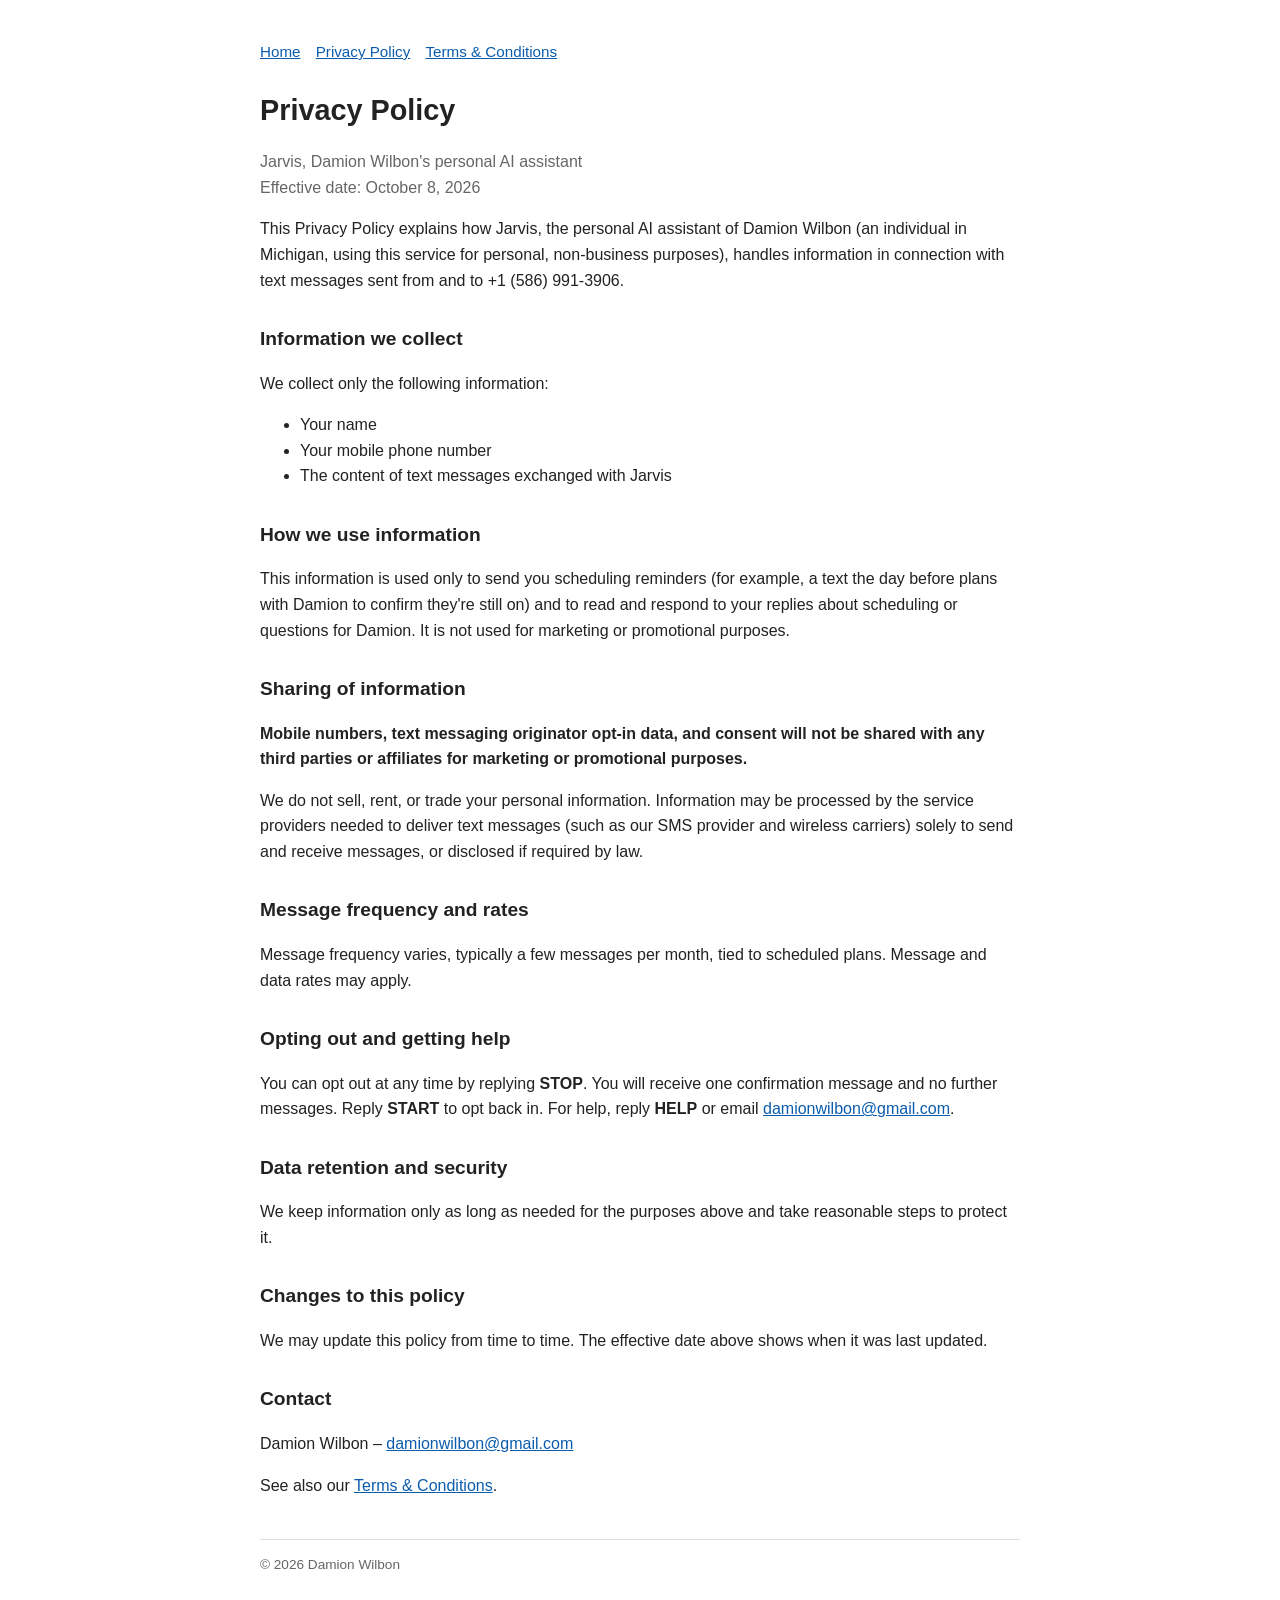
==== privacy.html @ 233f2395 "Add Jarvis SMS privacy policy and terms pages" ====
<!DOCTYPE html>
<html lang="en">
<head>
<meta charset="utf-8">
<meta name="viewport" content="width=device-width, initial-scale=1">
<title>Privacy Policy – Jarvis</title>
<link rel="stylesheet" href="style.css">
</head>
<body>
<nav><a href="index.html">Home</a><a href="privacy.html">Privacy Policy</a><a href="terms.html">Terms &amp; Conditions</a></nav>
<h1>Privacy Policy</h1>
<p class="muted">Jarvis, Damion Wilbon's personal AI assistant<br>Effective date: October 8, 2026</p>

<p>This Privacy Policy explains how Jarvis, the personal AI assistant of Damion Wilbon (an individual in Michigan, using this service for personal, non-business purposes), handles information in connection with text messages sent from and to +1 (586) 991-3906.</p>

<h2>Information we collect</h2>
<p>We collect only the following information:</p>
<ul>
<li>Your name</li>
<li>Your mobile phone number</li>
<li>The content of text messages exchanged with Jarvis</li>
</ul>

<h2>How we use information</h2>
<p>This information is used only to send you scheduling reminders (for example, a text the day before plans with Damion to confirm they're still on) and to read and respond to your replies about scheduling or questions for Damion. It is not used for marketing or promotional purposes.</p>

<h2>Sharing of information</h2>
<p><strong>Mobile numbers, text messaging originator opt-in data, and consent will not be shared with any third parties or affiliates for marketing or promotional purposes.</strong></p>
<p>We do not sell, rent, or trade your personal information. Information may be processed by the service providers needed to deliver text messages (such as our SMS provider and wireless carriers) solely to send and receive messages, or disclosed if required by law.</p>

<h2>Message frequency and rates</h2>
<p>Message frequency varies, typically a few messages per month, tied to scheduled plans. Message and data rates may apply.</p>

<h2>Opting out and getting help</h2>
<p>You can opt out at any time by replying <strong>STOP</strong>. You will receive one confirmation message and no further messages. Reply <strong>START</strong> to opt back in. For help, reply <strong>HELP</strong> or email <a href="mailto:damionwilbon@gmail.com">damionwilbon@gmail.com</a>.</p>

<h2>Data retention and security</h2>
<p>We keep information only as long as needed for the purposes above and take reasonable steps to protect it.</p>

<h2>Changes to this policy</h2>
<p>We may update this policy from time to time. The effective date above shows when it was last updated.</p>

<h2>Contact</h2>
<p>Damion Wilbon – <a href="mailto:damionwilbon@gmail.com">damionwilbon@gmail.com</a></p>

<p>See also our <a href="terms.html">Terms &amp; Conditions</a>.</p>
<footer>&copy; 2026 Damion Wilbon</footer>
</body>
</html>
---- style.css ----
body{font-family:-apple-system,BlinkMacSystemFont,"Segoe UI",Roboto,Helvetica,Arial,sans-serif;max-width:760px;margin:40px auto;padding:0 20px;line-height:1.6;color:#222;background:#fff}
h1{font-size:1.8em;margin-bottom:.2em}h2{font-size:1.2em;margin-top:1.6em}
a{color:#0b5cad}nav{margin-bottom:1.5em;font-size:.95em}nav a{margin-right:1em}
footer{margin-top:3em;font-size:.85em;color:#666;border-top:1px solid #ddd;padding-top:1em}
.muted{color:#666}
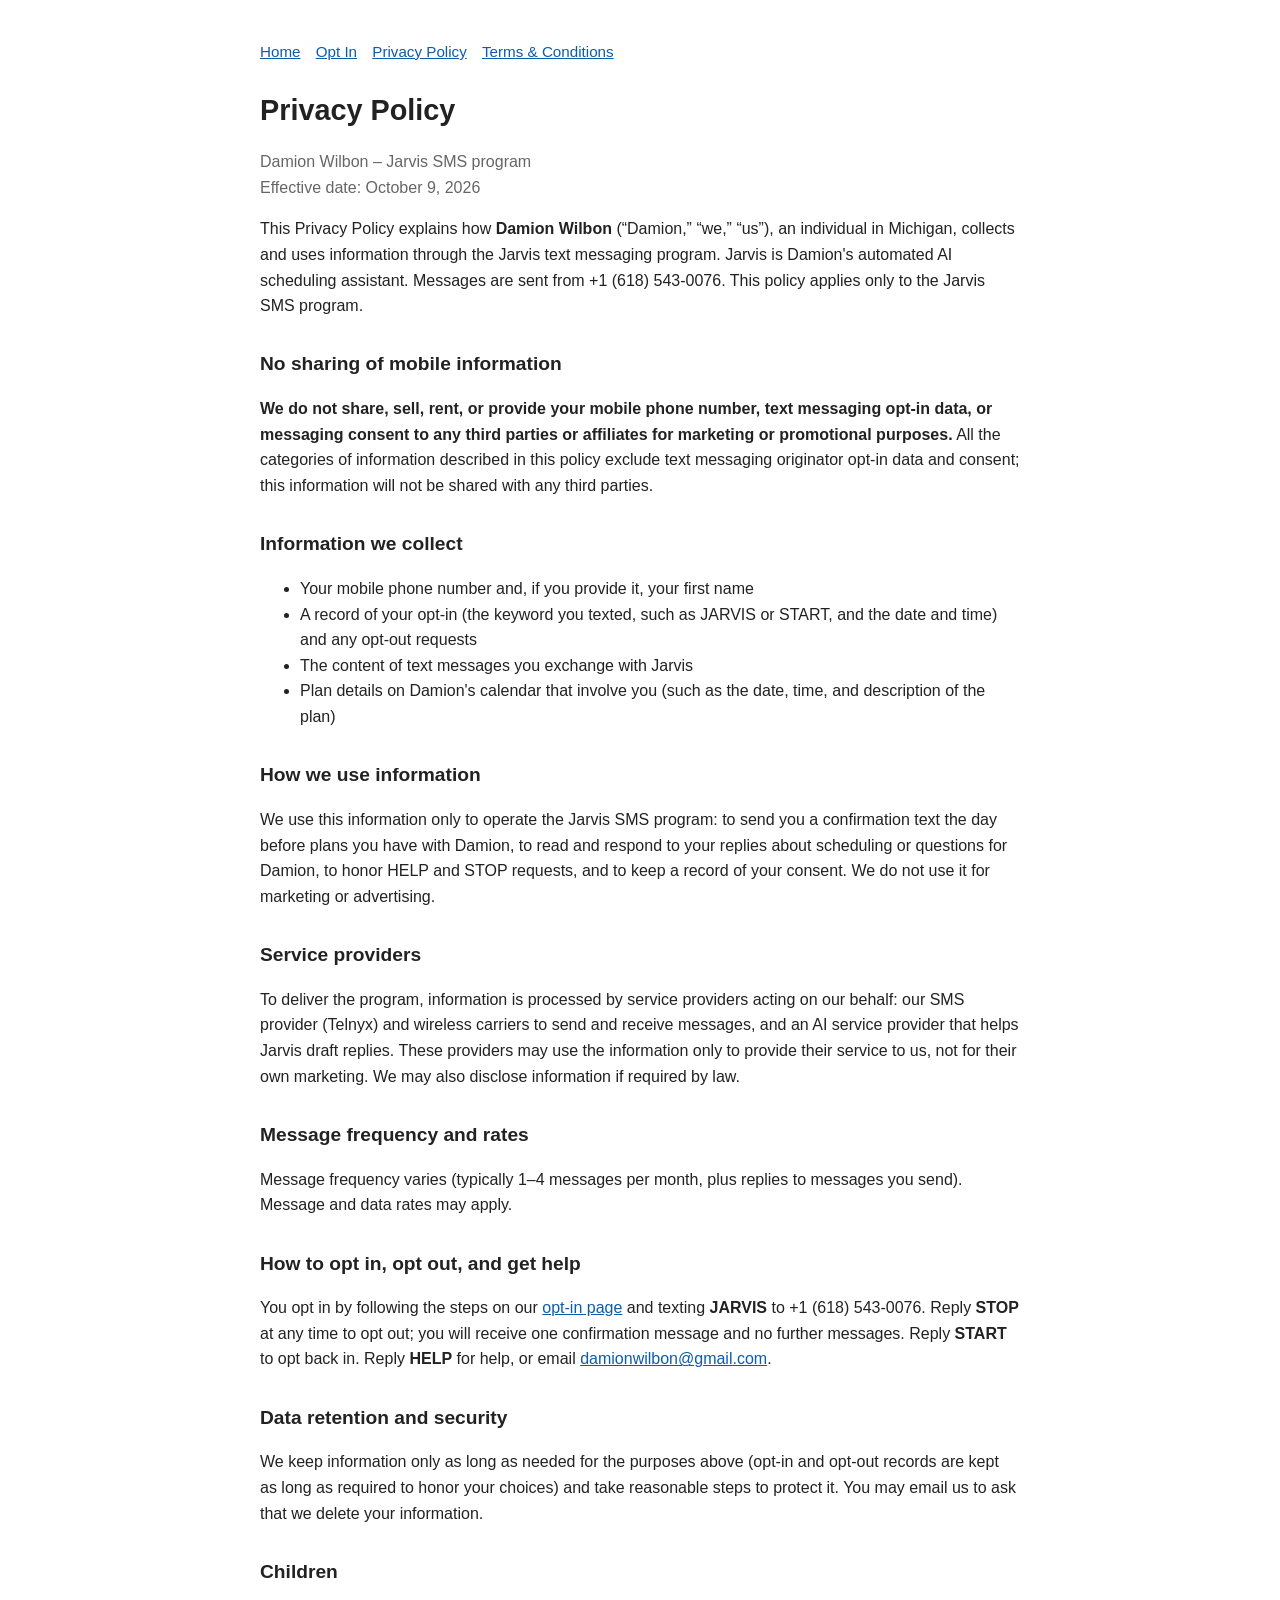
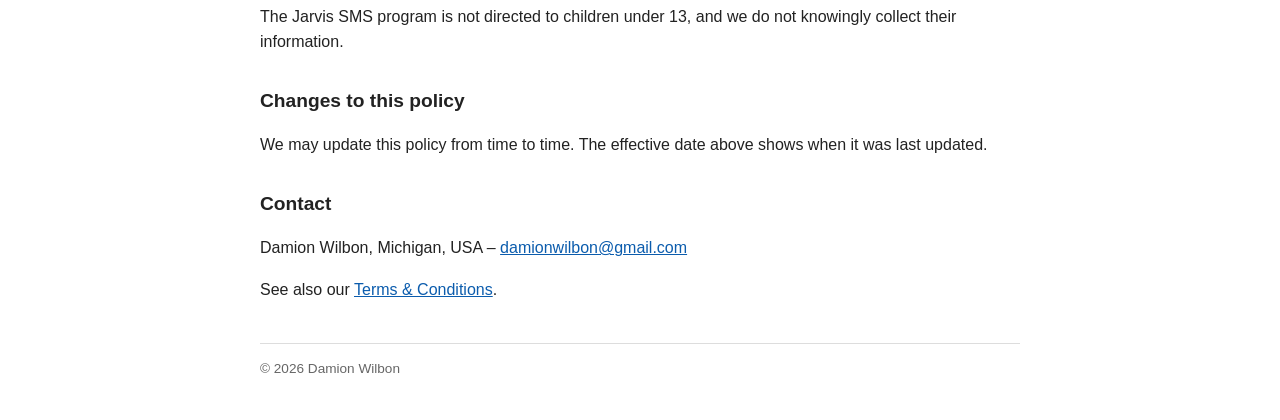
==== commit a329c46f: "Update Jarvis SMS pages for Telnyx +1 (618) 543-0076; add opt-in page" ====
--- a/privacy.html
+++ b/privacy.html
@@ -3,45 +3,50 @@
 <head>
 <meta charset="utf-8">
 <meta name="viewport" content="width=device-width, initial-scale=1">
-<title>Privacy Policy – Jarvis</title>
+<title>Privacy Policy – Damion Wilbon (Jarvis SMS)</title>
 <link rel="stylesheet" href="style.css">
 </head>
 <body>
-<nav><a href="index.html">Home</a><a href="privacy.html">Privacy Policy</a><a href="terms.html">Terms &amp; Conditions</a></nav>
+<nav><a href="index.html">Home</a><a href="optin.html">Opt In</a><a href="privacy.html">Privacy Policy</a><a href="terms.html">Terms &amp; Conditions</a></nav>
 <h1>Privacy Policy</h1>
-<p class="muted">Jarvis, Damion Wilbon's personal AI assistant<br>Effective date: October 8, 2026</p>
+<p class="muted">Damion Wilbon &ndash; Jarvis SMS program<br>Effective date: October 9, 2026</p>
 
-<p>This Privacy Policy explains how Jarvis, the personal AI assistant of Damion Wilbon (an individual in Michigan, using this service for personal, non-business purposes), handles information in connection with text messages sent from and to +1 (586) 991-3906.</p>
+<p>This Privacy Policy explains how <strong>Damion Wilbon</strong> (&ldquo;Damion,&rdquo; &ldquo;we,&rdquo; &ldquo;us&rdquo;), an individual in Michigan, collects and uses information through the Jarvis text messaging program. Jarvis is Damion's automated AI scheduling assistant. Messages are sent from +1 (618) 543-0076. This policy applies only to the Jarvis SMS program.</p>
+
+<h2>No sharing of mobile information</h2>
+<p><strong>We do not share, sell, rent, or provide your mobile phone number, text messaging opt-in data, or messaging consent to any third parties or affiliates for marketing or promotional purposes.</strong> All the categories of information described in this policy exclude text messaging originator opt-in data and consent; this information will not be shared with any third parties.</p>
 
 <h2>Information we collect</h2>
-<p>We collect only the following information:</p>
 <ul>
-<li>Your name</li>
-<li>Your mobile phone number</li>
-<li>The content of text messages exchanged with Jarvis</li>
+<li>Your mobile phone number and, if you provide it, your first name</li>
+<li>A record of your opt-in (the keyword you texted, such as JARVIS or START, and the date and time) and any opt-out requests</li>
+<li>The content of text messages you exchange with Jarvis</li>
+<li>Plan details on Damion's calendar that involve you (such as the date, time, and description of the plan)</li>
 </ul>
 
 <h2>How we use information</h2>
-<p>This information is used only to send you scheduling reminders (for example, a text the day before plans with Damion to confirm they're still on) and to read and respond to your replies about scheduling or questions for Damion. It is not used for marketing or promotional purposes.</p>
+<p>We use this information only to operate the Jarvis SMS program: to send you a confirmation text the day before plans you have with Damion, to read and respond to your replies about scheduling or questions for Damion, to honor HELP and STOP requests, and to keep a record of your consent. We do not use it for marketing or advertising.</p>
 
-<h2>Sharing of information</h2>
-<p><strong>Mobile numbers, text messaging originator opt-in data, and consent will not be shared with any third parties or affiliates for marketing or promotional purposes.</strong></p>
-<p>We do not sell, rent, or trade your personal information. Information may be processed by the service providers needed to deliver text messages (such as our SMS provider and wireless carriers) solely to send and receive messages, or disclosed if required by law.</p>
+<h2>Service providers</h2>
+<p>To deliver the program, information is processed by service providers acting on our behalf: our SMS provider (Telnyx) and wireless carriers to send and receive messages, and an AI service provider that helps Jarvis draft replies. These providers may use the information only to provide their service to us, not for their own marketing. We may also disclose information if required by law.</p>
 
 <h2>Message frequency and rates</h2>
-<p>Message frequency varies, typically a few messages per month, tied to scheduled plans. Message and data rates may apply.</p>
+<p>Message frequency varies (typically 1&ndash;4 messages per month, plus replies to messages you send). Message and data rates may apply.</p>
 
-<h2>Opting out and getting help</h2>
-<p>You can opt out at any time by replying <strong>STOP</strong>. You will receive one confirmation message and no further messages. Reply <strong>START</strong> to opt back in. For help, reply <strong>HELP</strong> or email <a href="mailto:damionwilbon@gmail.com">damionwilbon@gmail.com</a>.</p>
+<h2>How to opt in, opt out, and get help</h2>
+<p>You opt in by following the steps on our <a href="optin.html">opt-in page</a> and texting <strong>JARVIS</strong> to +1 (618) 543-0076. Reply <strong>STOP</strong> at any time to opt out; you will receive one confirmation message and no further messages. Reply <strong>START</strong> to opt back in. Reply <strong>HELP</strong> for help, or email <a href="mailto:damionwilbon@gmail.com">damionwilbon@gmail.com</a>.</p>
 
 <h2>Data retention and security</h2>
-<p>We keep information only as long as needed for the purposes above and take reasonable steps to protect it.</p>
+<p>We keep information only as long as needed for the purposes above (opt-in and opt-out records are kept as long as required to honor your choices) and take reasonable steps to protect it. You may email us to ask that we delete your information.</p>
+
+<h2>Children</h2>
+<p>The Jarvis SMS program is not directed to children under 13, and we do not knowingly collect their information.</p>
 
 <h2>Changes to this policy</h2>
 <p>We may update this policy from time to time. The effective date above shows when it was last updated.</p>
 
 <h2>Contact</h2>
-<p>Damion Wilbon – <a href="mailto:damionwilbon@gmail.com">damionwilbon@gmail.com</a></p>
+<p>Damion Wilbon, Michigan, USA &ndash; <a href="mailto:damionwilbon@gmail.com">damionwilbon@gmail.com</a></p>
 
 <p>See also our <a href="terms.html">Terms &amp; Conditions</a>.</p>
 <footer>&copy; 2026 Damion Wilbon</footer>
--- a/style.css
+++ b/style.css
@@ -3,3 +3,10 @@
 a{color:#0b5cad}nav{margin-bottom:1.5em;font-size:.95em}nav a{margin-right:1em}
 footer{margin-top:3em;font-size:.85em;color:#666;border-top:1px solid #ddd;padding-top:1em}
 .muted{color:#666}
+.box{border:1px solid #ccc;border-radius:8px;padding:1em 1.2em;margin:1.2em 0;background:#fafafa}
+.consent{display:flex;gap:.6em;align-items:flex-start}
+.consent input{margin-top:.35em;width:1.1em;height:1.1em;flex:none}
+.btn{display:inline-block;padding:.7em 1.3em;border-radius:6px;background:#0b5cad;color:#fff;text-decoration:none;font-weight:600}
+.btn[aria-disabled="true"]{background:#9bb3cc;pointer-events:none}
+.sms{background:#e9e9eb;border-radius:14px;padding:.6em .9em;max-width:28em;margin:.4em 0}
+.sms.out{background:#0b84ff;color:#fff;margin-left:auto}
